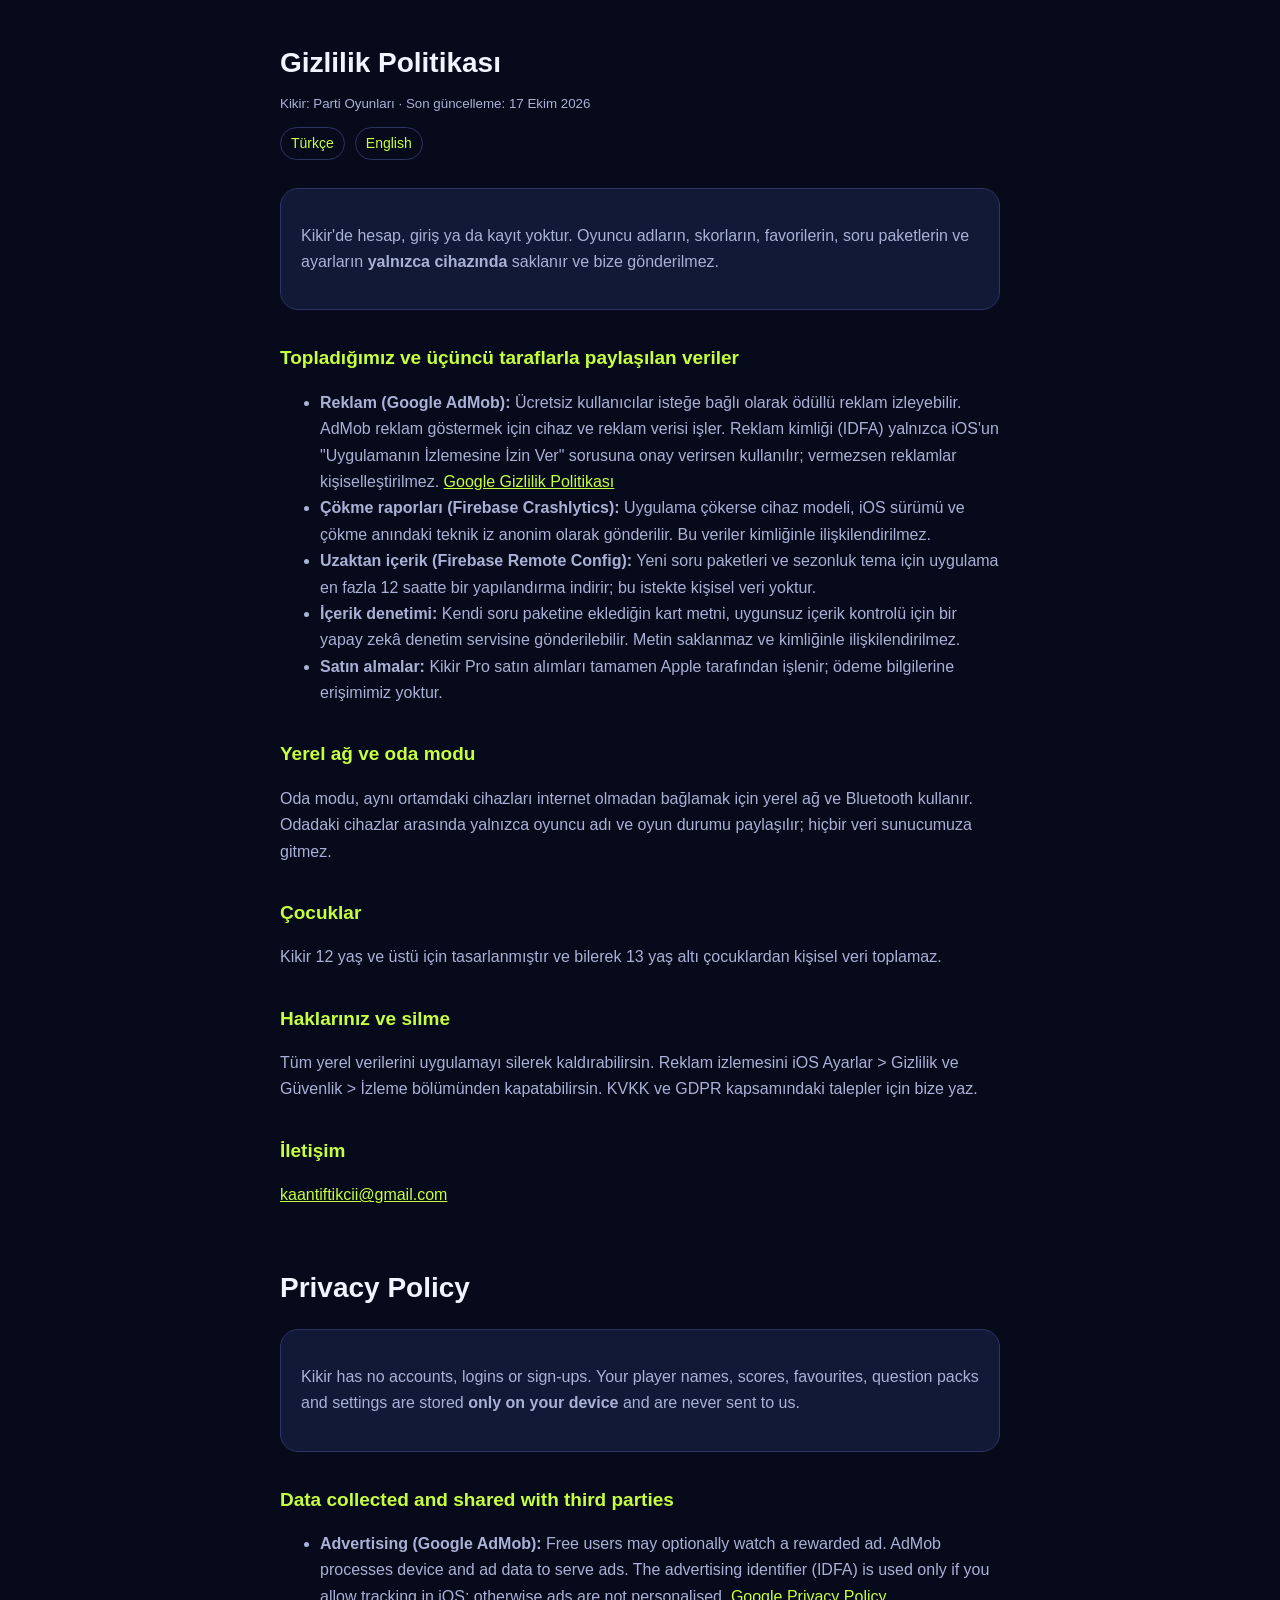
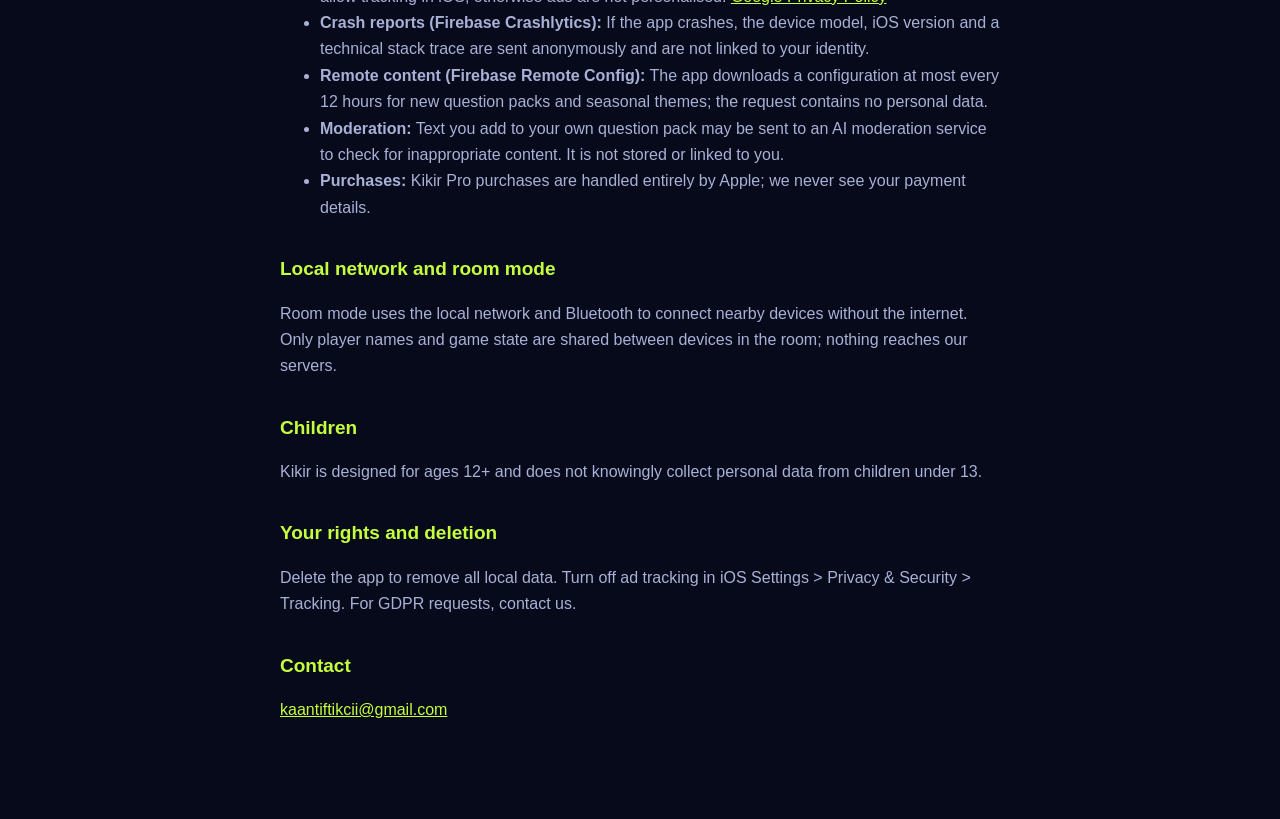
==== gizlilik/index.html @ a8926e6b "Kikir site: privacy, terms, support Co-Authored-By: Claude Opus 5.5 <noreply@anthropic.com>" ====
<!doctype html><html lang="tr"><head><meta charset="utf-8"><meta name="viewport" content="width=device-width,initial-scale=1">
<title>Kikir · Gizlilik Politikası</title><link rel="stylesheet" href="../style.css"></head><body><main>
<h1>Gizlilik Politikası</h1><small>Kikir: Parti Oyunları · Son güncelleme: 17 Ekim 2026</small>
<div class="lang"><a href="#tr">Türkçe</a><a href="#en">English</a></div>

<section id="tr">
<div class="card"><p>Kikir'de hesap, giriş ya da kayıt yoktur. Oyuncu adların, skorların, favorilerin, soru paketlerin ve ayarların <strong>yalnızca cihazında</strong> saklanır ve bize gönderilmez.</p></div>
<h2>Topladığımız ve üçüncü taraflarla paylaşılan veriler</h2>
<ul>
<li><strong>Reklam (Google AdMob):</strong> Ücretsiz kullanıcılar isteğe bağlı olarak ödüllü reklam izleyebilir. AdMob reklam göstermek için cihaz ve reklam verisi işler. Reklam kimliği (IDFA) yalnızca iOS'un "Uygulamanın İzlemesine İzin Ver" sorusuna onay verirsen kullanılır; vermezsen reklamlar kişiselleştirilmez. <a href="https://policies.google.com/privacy">Google Gizlilik Politikası</a></li>
<li><strong>Çökme raporları (Firebase Crashlytics):</strong> Uygulama çökerse cihaz modeli, iOS sürümü ve çökme anındaki teknik iz anonim olarak gönderilir. Bu veriler kimliğinle ilişkilendirilmez.</li>
<li><strong>Uzaktan içerik (Firebase Remote Config):</strong> Yeni soru paketleri ve sezonluk tema için uygulama en fazla 12 saatte bir yapılandırma indirir; bu istekte kişisel veri yoktur.</li>
<li><strong>İçerik denetimi:</strong> Kendi soru paketine eklediğin kart metni, uygunsuz içerik kontrolü için bir yapay zekâ denetim servisine gönderilebilir. Metin saklanmaz ve kimliğinle ilişkilendirilmez.</li>
<li><strong>Satın almalar:</strong> Kikir Pro satın alımları tamamen Apple tarafından işlenir; ödeme bilgilerine erişimimiz yoktur.</li>
</ul>
<h2>Yerel ağ ve oda modu</h2>
<p>Oda modu, aynı ortamdaki cihazları internet olmadan bağlamak için yerel ağ ve Bluetooth kullanır. Odadaki cihazlar arasında yalnızca oyuncu adı ve oyun durumu paylaşılır; hiçbir veri sunucumuza gitmez.</p>
<h2>Çocuklar</h2>
<p>Kikir 12 yaş ve üstü için tasarlanmıştır ve bilerek 13 yaş altı çocuklardan kişisel veri toplamaz.</p>
<h2>Haklarınız ve silme</h2>
<p>Tüm yerel verilerini uygulamayı silerek kaldırabilirsin. Reklam izlemesini iOS Ayarlar &gt; Gizlilik ve Güvenlik &gt; İzleme bölümünden kapatabilirsin. KVKK ve GDPR kapsamındaki talepler için bize yaz.</p>
<h2>İletişim</h2>
<p><a href="mailto:kaantiftikcii@gmail.com">kaantiftikcii@gmail.com</a></p>
</section>

<section id="en">
<h1 style="margin-top:56px">Privacy Policy</h1>
<div class="card"><p>Kikir has no accounts, logins or sign-ups. Your player names, scores, favourites, question packs and settings are stored <strong>only on your device</strong> and are never sent to us.</p></div>
<h2>Data collected and shared with third parties</h2>
<ul>
<li><strong>Advertising (Google AdMob):</strong> Free users may optionally watch a rewarded ad. AdMob processes device and ad data to serve ads. The advertising identifier (IDFA) is used only if you allow tracking in iOS; otherwise ads are not personalised. <a href="https://policies.google.com/privacy">Google Privacy Policy</a></li>
<li><strong>Crash reports (Firebase Crashlytics):</strong> If the app crashes, the device model, iOS version and a technical stack trace are sent anonymously and are not linked to your identity.</li>
<li><strong>Remote content (Firebase Remote Config):</strong> The app downloads a configuration at most every 12 hours for new question packs and seasonal themes; the request contains no personal data.</li>
<li><strong>Moderation:</strong> Text you add to your own question pack may be sent to an AI moderation service to check for inappropriate content. It is not stored or linked to you.</li>
<li><strong>Purchases:</strong> Kikir Pro purchases are handled entirely by Apple; we never see your payment details.</li>
</ul>
<h2>Local network and room mode</h2>
<p>Room mode uses the local network and Bluetooth to connect nearby devices without the internet. Only player names and game state are shared between devices in the room; nothing reaches our servers.</p>
<h2>Children</h2>
<p>Kikir is designed for ages 12+ and does not knowingly collect personal data from children under 13.</p>
<h2>Your rights and deletion</h2>
<p>Delete the app to remove all local data. Turn off ad tracking in iOS Settings &gt; Privacy &amp; Security &gt; Tracking. For GDPR requests, contact us.</p>
<h2>Contact</h2>
<p><a href="mailto:kaantiftikcii@gmail.com">kaantiftikcii@gmail.com</a></p>
</section>
</main></body></html>
---- style.css ----
:root{--bg:#070A1B;--card:#111936;--line:#2A3564;--text:#F2F4FF;--muted:#A9B1D6;--lime:#C5FF3D}
*{box-sizing:border-box}body{margin:0;background:var(--bg);color:var(--text);font:16px/1.65 -apple-system,BlinkMacSystemFont,"Segoe UI",Roboto,sans-serif}
main{max-width:760px;margin:0 auto;padding:40px 20px 80px}h1{font-size:28px;margin:0 0 4px}h2{font-size:19px;margin:32px 0 8px;color:var(--lime)}
p,li{color:var(--muted)}a{color:var(--lime)}.card{background:var(--card);border:1px solid var(--line);border-radius:18px;padding:18px 20px;margin:18px 0}
.lang{display:flex;gap:10px;margin:10px 0 28px}.lang a{padding:4px 10px;border:1px solid var(--line);border-radius:999px;text-decoration:none;font-size:14px}
small{color:var(--muted)}
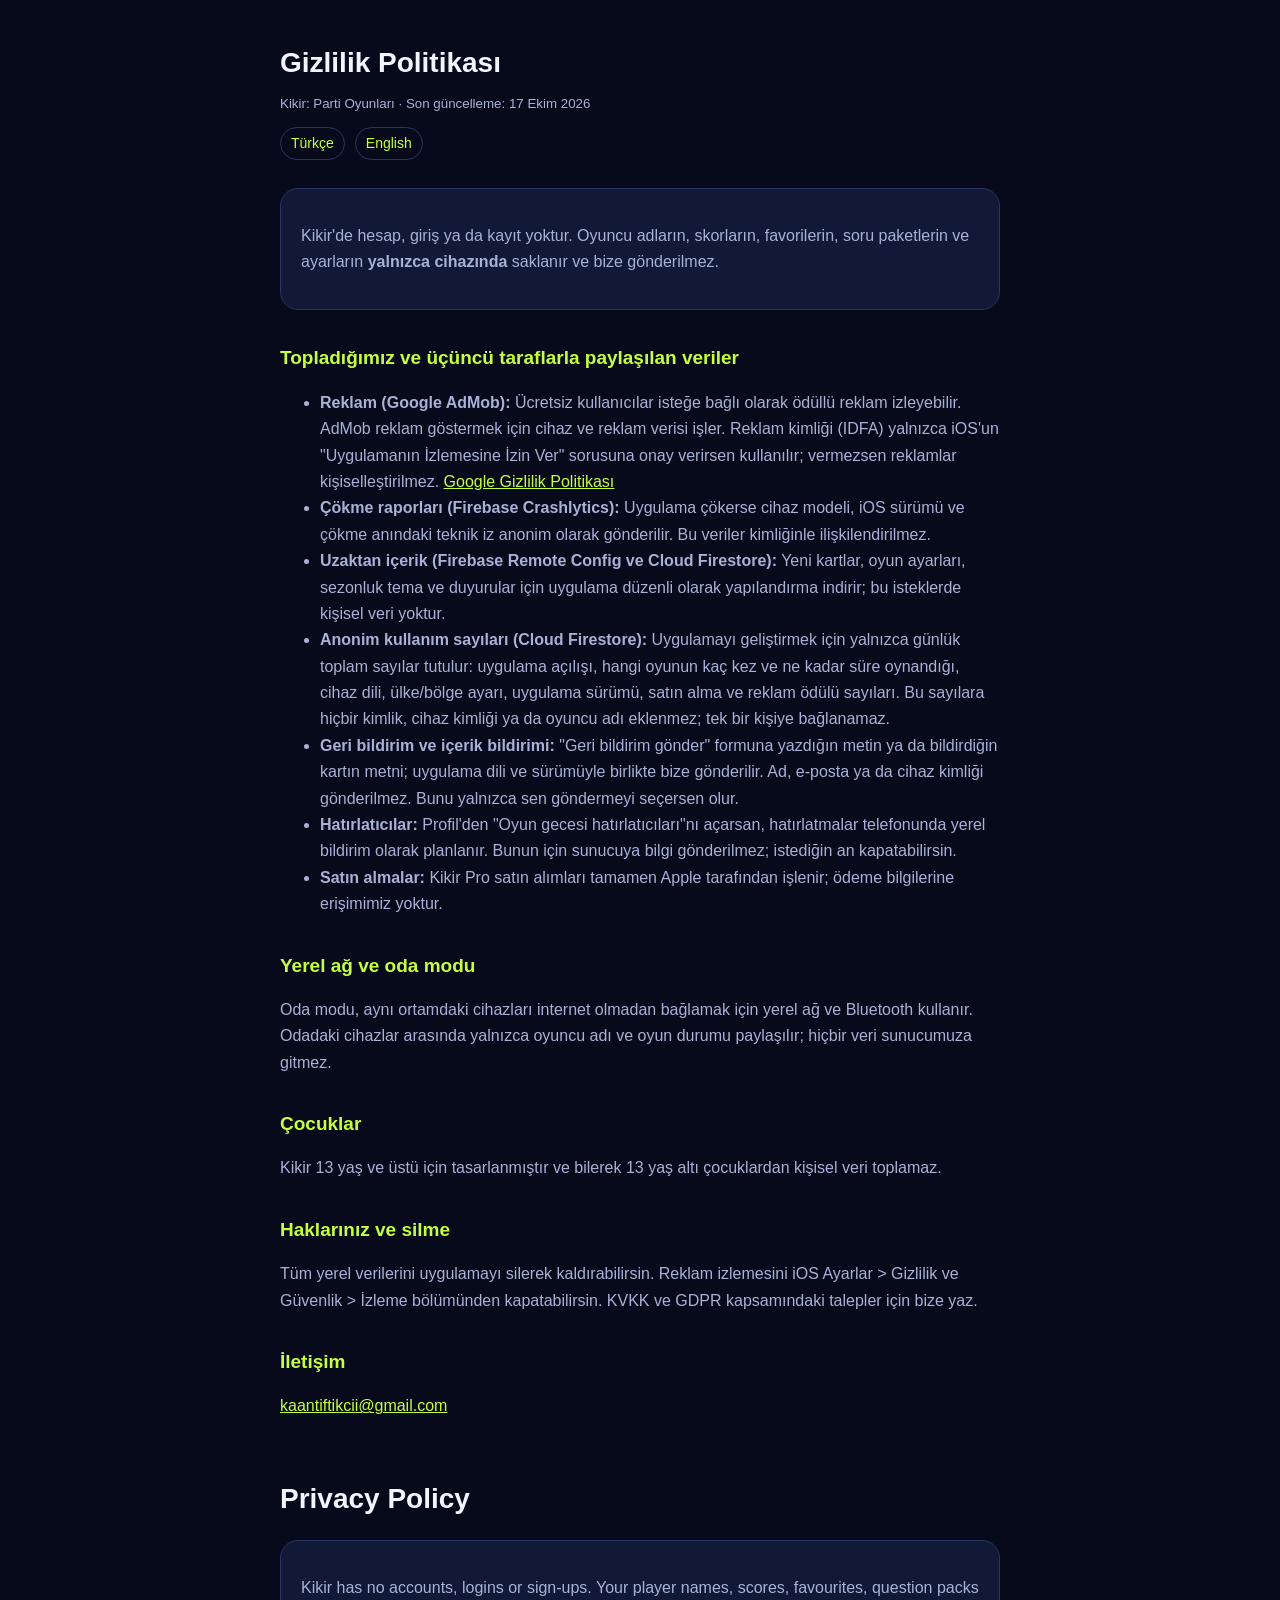
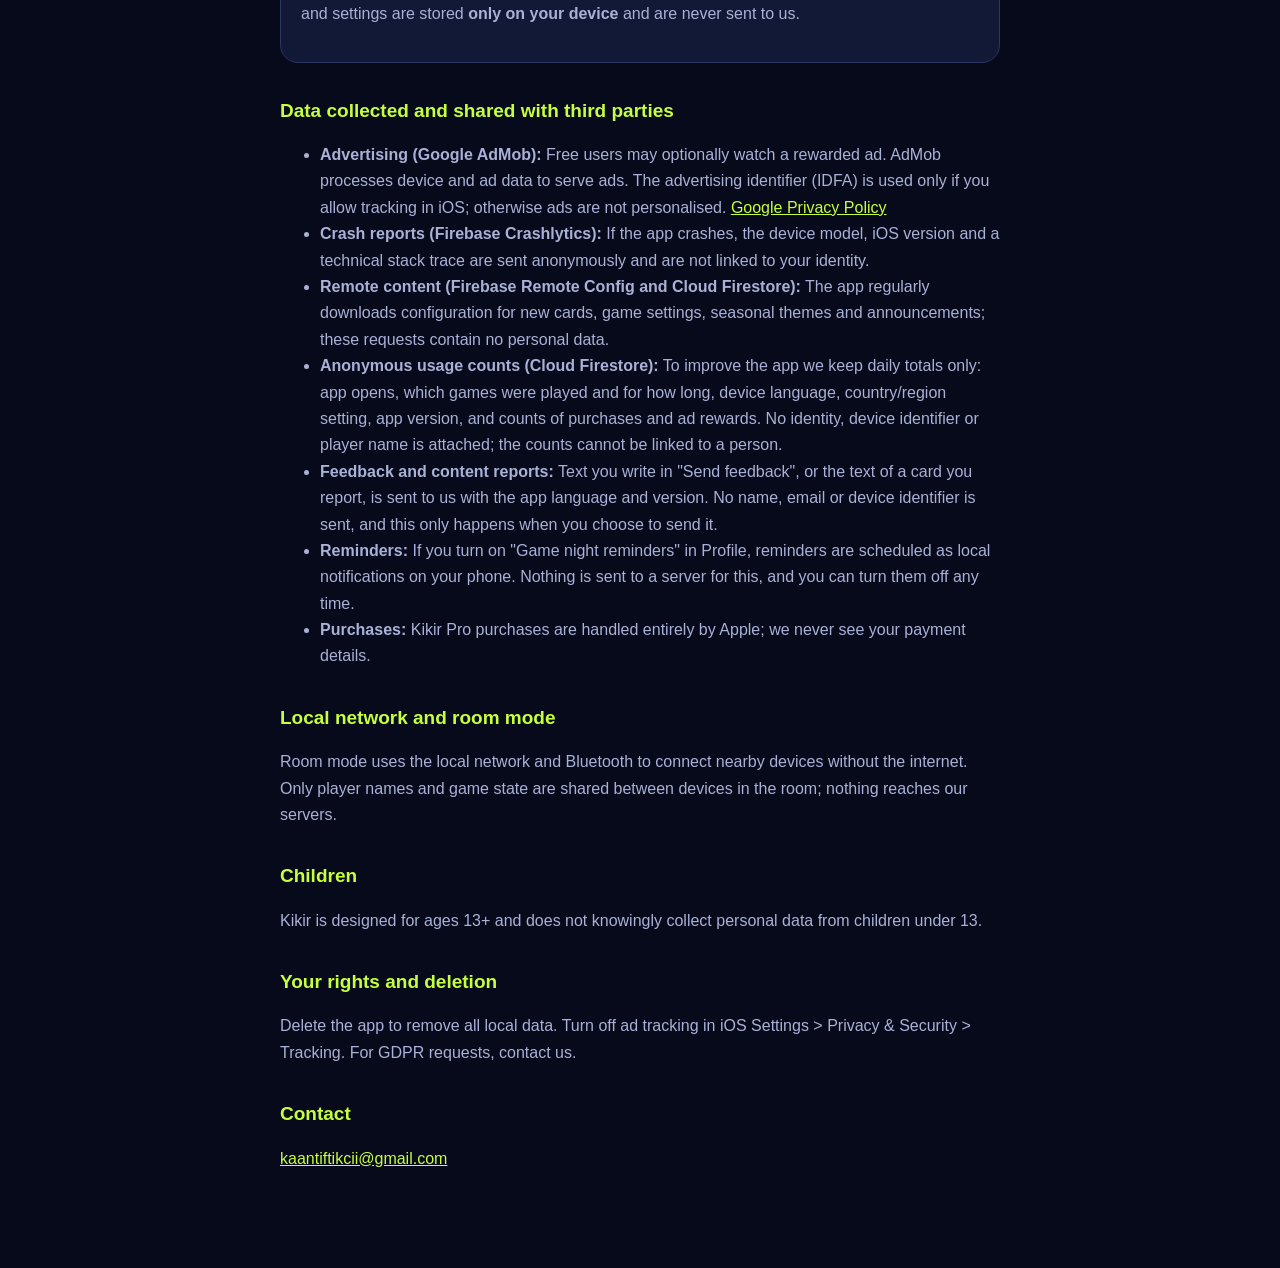
==== commit 10b3a165: "Privacy: anonymous usage counts, feedback, reminders; age 13+ Co-Authored-By: Claude Opus 5.5 <norep" ====
--- a/gizlilik/index.html
+++ b/gizlilik/index.html
@@ -9,14 +9,16 @@
 <ul>
 <li><strong>Reklam (Google AdMob):</strong> Ücretsiz kullanıcılar isteğe bağlı olarak ödüllü reklam izleyebilir. AdMob reklam göstermek için cihaz ve reklam verisi işler. Reklam kimliği (IDFA) yalnızca iOS'un "Uygulamanın İzlemesine İzin Ver" sorusuna onay verirsen kullanılır; vermezsen reklamlar kişiselleştirilmez. <a href="https://policies.google.com/privacy">Google Gizlilik Politikası</a></li>
 <li><strong>Çökme raporları (Firebase Crashlytics):</strong> Uygulama çökerse cihaz modeli, iOS sürümü ve çökme anındaki teknik iz anonim olarak gönderilir. Bu veriler kimliğinle ilişkilendirilmez.</li>
-<li><strong>Uzaktan içerik (Firebase Remote Config):</strong> Yeni soru paketleri ve sezonluk tema için uygulama en fazla 12 saatte bir yapılandırma indirir; bu istekte kişisel veri yoktur.</li>
-<li><strong>İçerik denetimi:</strong> Kendi soru paketine eklediğin kart metni, uygunsuz içerik kontrolü için bir yapay zekâ denetim servisine gönderilebilir. Metin saklanmaz ve kimliğinle ilişkilendirilmez.</li>
+<li><strong>Uzaktan içerik (Firebase Remote Config ve Cloud Firestore):</strong> Yeni kartlar, oyun ayarları, sezonluk tema ve duyurular için uygulama düzenli olarak yapılandırma indirir; bu isteklerde kişisel veri yoktur.</li>
+<li><strong>Anonim kullanım sayıları (Cloud Firestore):</strong> Uygulamayı geliştirmek için yalnızca günlük toplam sayılar tutulur: uygulama açılışı, hangi oyunun kaç kez ve ne kadar süre oynandığı, cihaz dili, ülke/bölge ayarı, uygulama sürümü, satın alma ve reklam ödülü sayıları. Bu sayılara hiçbir kimlik, cihaz kimliği ya da oyuncu adı eklenmez; tek bir kişiye bağlanamaz.</li>
+<li><strong>Geri bildirim ve içerik bildirimi:</strong> "Geri bildirim gönder" formuna yazdığın metin ya da bildirdiğin kartın metni; uygulama dili ve sürümüyle birlikte bize gönderilir. Ad, e-posta ya da cihaz kimliği gönderilmez. Bunu yalnızca sen göndermeyi seçersen olur.</li>
+<li><strong>Hatırlatıcılar:</strong> Profil'den "Oyun gecesi hatırlatıcıları"nı açarsan, hatırlatmalar telefonunda yerel bildirim olarak planlanır. Bunun için sunucuya bilgi gönderilmez; istediğin an kapatabilirsin.</li>
 <li><strong>Satın almalar:</strong> Kikir Pro satın alımları tamamen Apple tarafından işlenir; ödeme bilgilerine erişimimiz yoktur.</li>
 </ul>
 <h2>Yerel ağ ve oda modu</h2>
 <p>Oda modu, aynı ortamdaki cihazları internet olmadan bağlamak için yerel ağ ve Bluetooth kullanır. Odadaki cihazlar arasında yalnızca oyuncu adı ve oyun durumu paylaşılır; hiçbir veri sunucumuza gitmez.</p>
 <h2>Çocuklar</h2>
-<p>Kikir 12 yaş ve üstü için tasarlanmıştır ve bilerek 13 yaş altı çocuklardan kişisel veri toplamaz.</p>
+<p>Kikir 13 yaş ve üstü için tasarlanmıştır ve bilerek 13 yaş altı çocuklardan kişisel veri toplamaz.</p>
 <h2>Haklarınız ve silme</h2>
 <p>Tüm yerel verilerini uygulamayı silerek kaldırabilirsin. Reklam izlemesini iOS Ayarlar &gt; Gizlilik ve Güvenlik &gt; İzleme bölümünden kapatabilirsin. KVKK ve GDPR kapsamındaki talepler için bize yaz.</p>
 <h2>İletişim</h2>
@@ -30,14 +32,16 @@
 <ul>
 <li><strong>Advertising (Google AdMob):</strong> Free users may optionally watch a rewarded ad. AdMob processes device and ad data to serve ads. The advertising identifier (IDFA) is used only if you allow tracking in iOS; otherwise ads are not personalised. <a href="https://policies.google.com/privacy">Google Privacy Policy</a></li>
 <li><strong>Crash reports (Firebase Crashlytics):</strong> If the app crashes, the device model, iOS version and a technical stack trace are sent anonymously and are not linked to your identity.</li>
-<li><strong>Remote content (Firebase Remote Config):</strong> The app downloads a configuration at most every 12 hours for new question packs and seasonal themes; the request contains no personal data.</li>
-<li><strong>Moderation:</strong> Text you add to your own question pack may be sent to an AI moderation service to check for inappropriate content. It is not stored or linked to you.</li>
+<li><strong>Remote content (Firebase Remote Config and Cloud Firestore):</strong> The app regularly downloads configuration for new cards, game settings, seasonal themes and announcements; these requests contain no personal data.</li>
+<li><strong>Anonymous usage counts (Cloud Firestore):</strong> To improve the app we keep daily totals only: app opens, which games were played and for how long, device language, country/region setting, app version, and counts of purchases and ad rewards. No identity, device identifier or player name is attached; the counts cannot be linked to a person.</li>
+<li><strong>Feedback and content reports:</strong> Text you write in "Send feedback", or the text of a card you report, is sent to us with the app language and version. No name, email or device identifier is sent, and this only happens when you choose to send it.</li>
+<li><strong>Reminders:</strong> If you turn on "Game night reminders" in Profile, reminders are scheduled as local notifications on your phone. Nothing is sent to a server for this, and you can turn them off any time.</li>
 <li><strong>Purchases:</strong> Kikir Pro purchases are handled entirely by Apple; we never see your payment details.</li>
 </ul>
 <h2>Local network and room mode</h2>
 <p>Room mode uses the local network and Bluetooth to connect nearby devices without the internet. Only player names and game state are shared between devices in the room; nothing reaches our servers.</p>
 <h2>Children</h2>
-<p>Kikir is designed for ages 12+ and does not knowingly collect personal data from children under 13.</p>
+<p>Kikir is designed for ages 13+ and does not knowingly collect personal data from children under 13.</p>
 <h2>Your rights and deletion</h2>
 <p>Delete the app to remove all local data. Turn off ad tracking in iOS Settings &gt; Privacy &amp; Security &gt; Tracking. For GDPR requests, contact us.</p>
 <h2>Contact</h2>
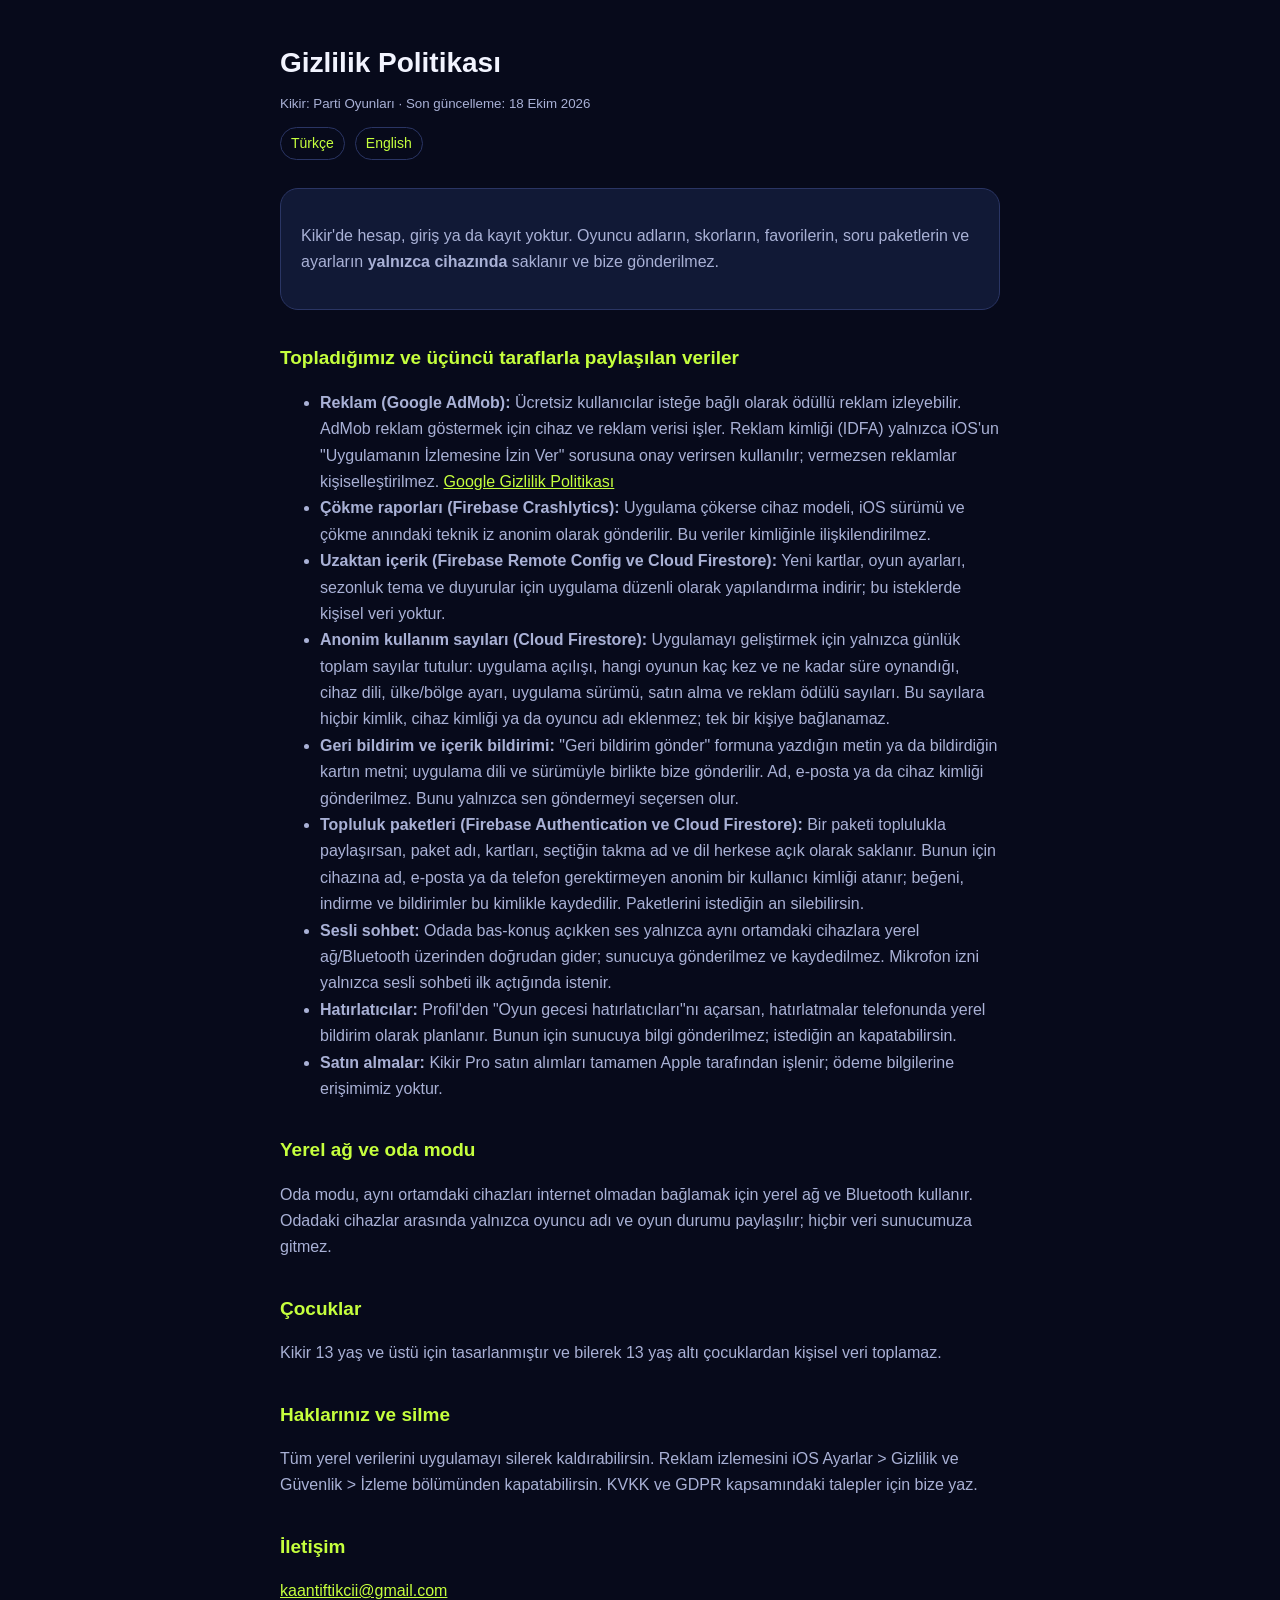
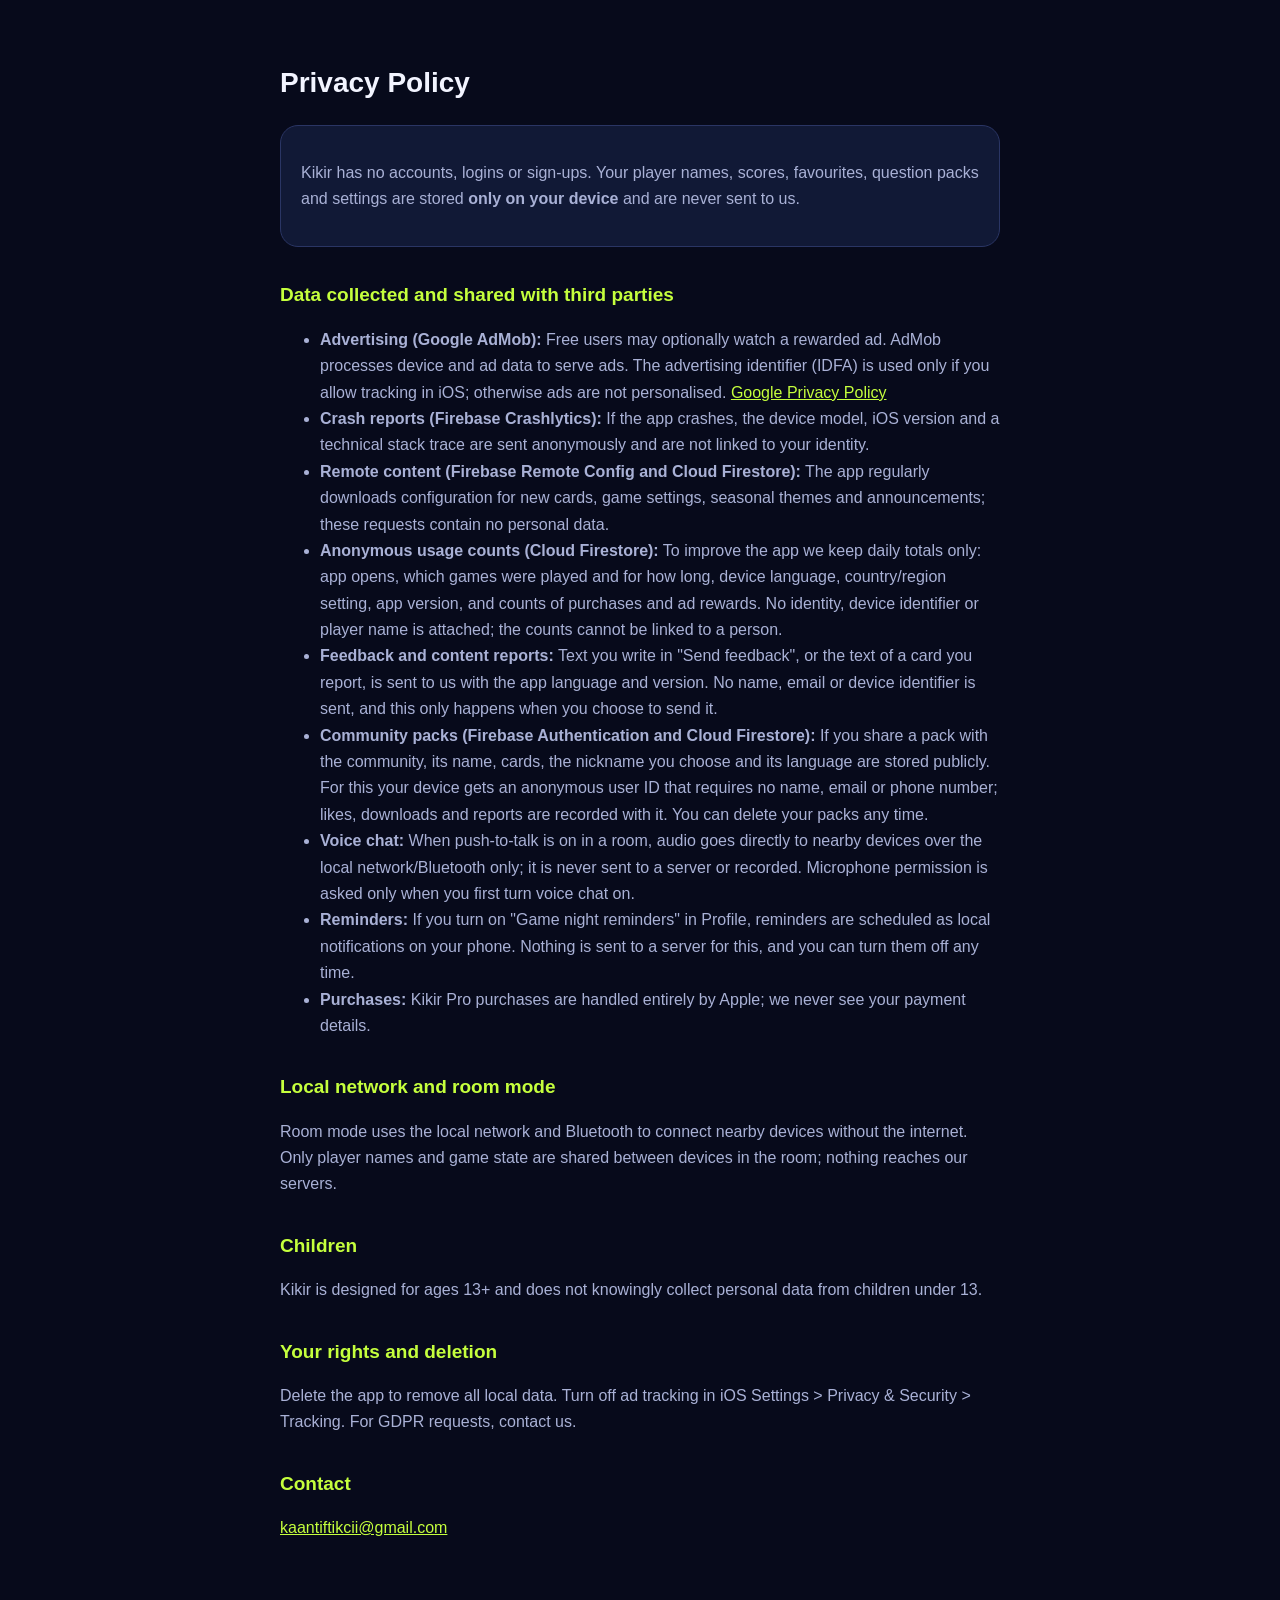
==== commit 78cbf5a4: "Privacy: community packs and local voice chat Co-Authored-By: Claude Opus 5.5 <noreply@anthropic.com" ====
--- a/gizlilik/index.html
+++ b/gizlilik/index.html
@@ -1,6 +1,6 @@
 <!doctype html><html lang="tr"><head><meta charset="utf-8"><meta name="viewport" content="width=device-width,initial-scale=1">
 <title>Kikir · Gizlilik Politikası</title><link rel="stylesheet" href="../style.css"></head><body><main>
-<h1>Gizlilik Politikası</h1><small>Kikir: Parti Oyunları · Son güncelleme: 17 Ekim 2026</small>
+<h1>Gizlilik Politikası</h1><small>Kikir: Parti Oyunları · Son güncelleme: 18 Ekim 2026</small>
 <div class="lang"><a href="#tr">Türkçe</a><a href="#en">English</a></div>
 
 <section id="tr">
@@ -12,6 +12,8 @@
 <li><strong>Uzaktan içerik (Firebase Remote Config ve Cloud Firestore):</strong> Yeni kartlar, oyun ayarları, sezonluk tema ve duyurular için uygulama düzenli olarak yapılandırma indirir; bu isteklerde kişisel veri yoktur.</li>
 <li><strong>Anonim kullanım sayıları (Cloud Firestore):</strong> Uygulamayı geliştirmek için yalnızca günlük toplam sayılar tutulur: uygulama açılışı, hangi oyunun kaç kez ve ne kadar süre oynandığı, cihaz dili, ülke/bölge ayarı, uygulama sürümü, satın alma ve reklam ödülü sayıları. Bu sayılara hiçbir kimlik, cihaz kimliği ya da oyuncu adı eklenmez; tek bir kişiye bağlanamaz.</li>
 <li><strong>Geri bildirim ve içerik bildirimi:</strong> "Geri bildirim gönder" formuna yazdığın metin ya da bildirdiğin kartın metni; uygulama dili ve sürümüyle birlikte bize gönderilir. Ad, e-posta ya da cihaz kimliği gönderilmez. Bunu yalnızca sen göndermeyi seçersen olur.</li>
+<li><strong>Topluluk paketleri (Firebase Authentication ve Cloud Firestore):</strong> Bir paketi toplulukla paylaşırsan, paket adı, kartları, seçtiğin takma ad ve dil herkese açık olarak saklanır. Bunun için cihazına ad, e-posta ya da telefon gerektirmeyen anonim bir kullanıcı kimliği atanır; beğeni, indirme ve bildirimler bu kimlikle kaydedilir. Paketlerini istediğin an silebilirsin.</li>
+<li><strong>Sesli sohbet:</strong> Odada bas-konuş açıkken ses yalnızca aynı ortamdaki cihazlara yerel ağ/Bluetooth üzerinden doğrudan gider; sunucuya gönderilmez ve kaydedilmez. Mikrofon izni yalnızca sesli sohbeti ilk açtığında istenir.</li>
 <li><strong>Hatırlatıcılar:</strong> Profil'den "Oyun gecesi hatırlatıcıları"nı açarsan, hatırlatmalar telefonunda yerel bildirim olarak planlanır. Bunun için sunucuya bilgi gönderilmez; istediğin an kapatabilirsin.</li>
 <li><strong>Satın almalar:</strong> Kikir Pro satın alımları tamamen Apple tarafından işlenir; ödeme bilgilerine erişimimiz yoktur.</li>
 </ul>
@@ -35,6 +37,8 @@
 <li><strong>Remote content (Firebase Remote Config and Cloud Firestore):</strong> The app regularly downloads configuration for new cards, game settings, seasonal themes and announcements; these requests contain no personal data.</li>
 <li><strong>Anonymous usage counts (Cloud Firestore):</strong> To improve the app we keep daily totals only: app opens, which games were played and for how long, device language, country/region setting, app version, and counts of purchases and ad rewards. No identity, device identifier or player name is attached; the counts cannot be linked to a person.</li>
 <li><strong>Feedback and content reports:</strong> Text you write in "Send feedback", or the text of a card you report, is sent to us with the app language and version. No name, email or device identifier is sent, and this only happens when you choose to send it.</li>
+<li><strong>Community packs (Firebase Authentication and Cloud Firestore):</strong> If you share a pack with the community, its name, cards, the nickname you choose and its language are stored publicly. For this your device gets an anonymous user ID that requires no name, email or phone number; likes, downloads and reports are recorded with it. You can delete your packs any time.</li>
+<li><strong>Voice chat:</strong> When push-to-talk is on in a room, audio goes directly to nearby devices over the local network/Bluetooth only; it is never sent to a server or recorded. Microphone permission is asked only when you first turn voice chat on.</li>
 <li><strong>Reminders:</strong> If you turn on "Game night reminders" in Profile, reminders are scheduled as local notifications on your phone. Nothing is sent to a server for this, and you can turn them off any time.</li>
 <li><strong>Purchases:</strong> Kikir Pro purchases are handled entirely by Apple; we never see your payment details.</li>
 </ul>
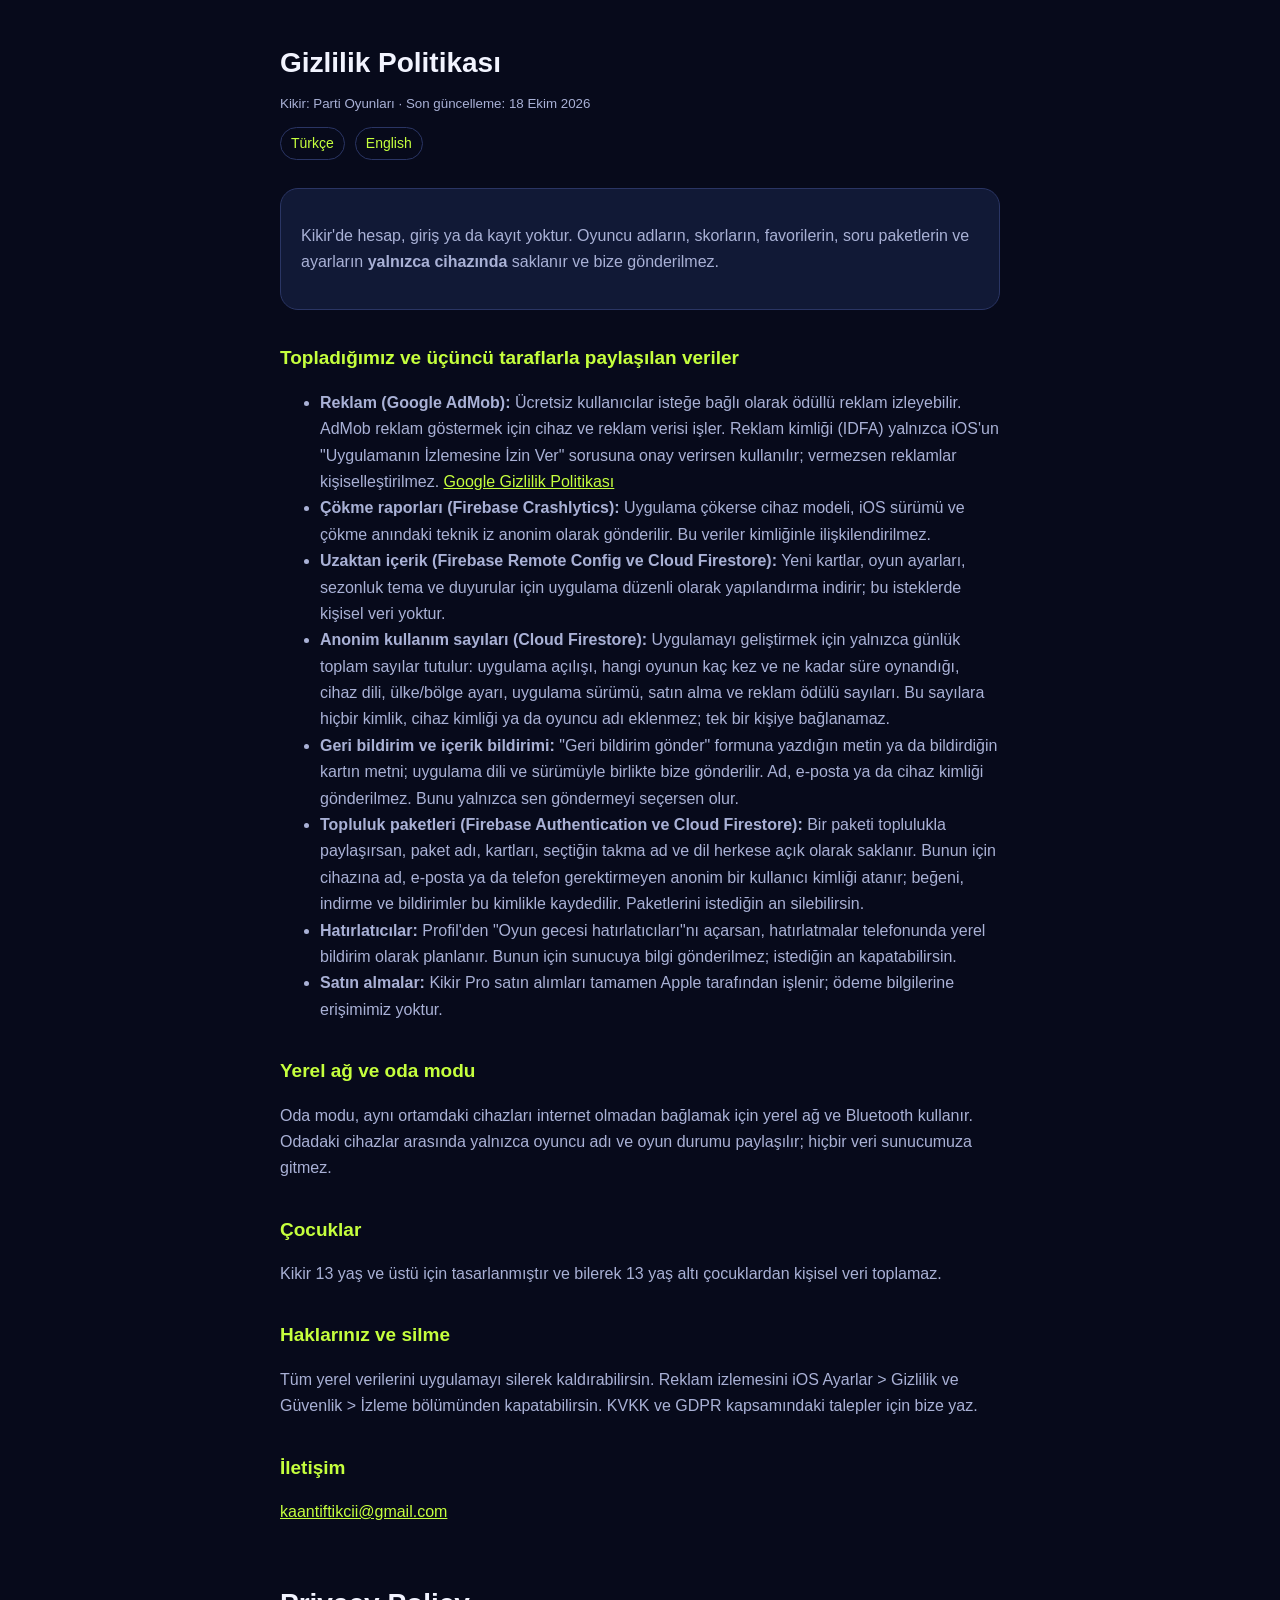
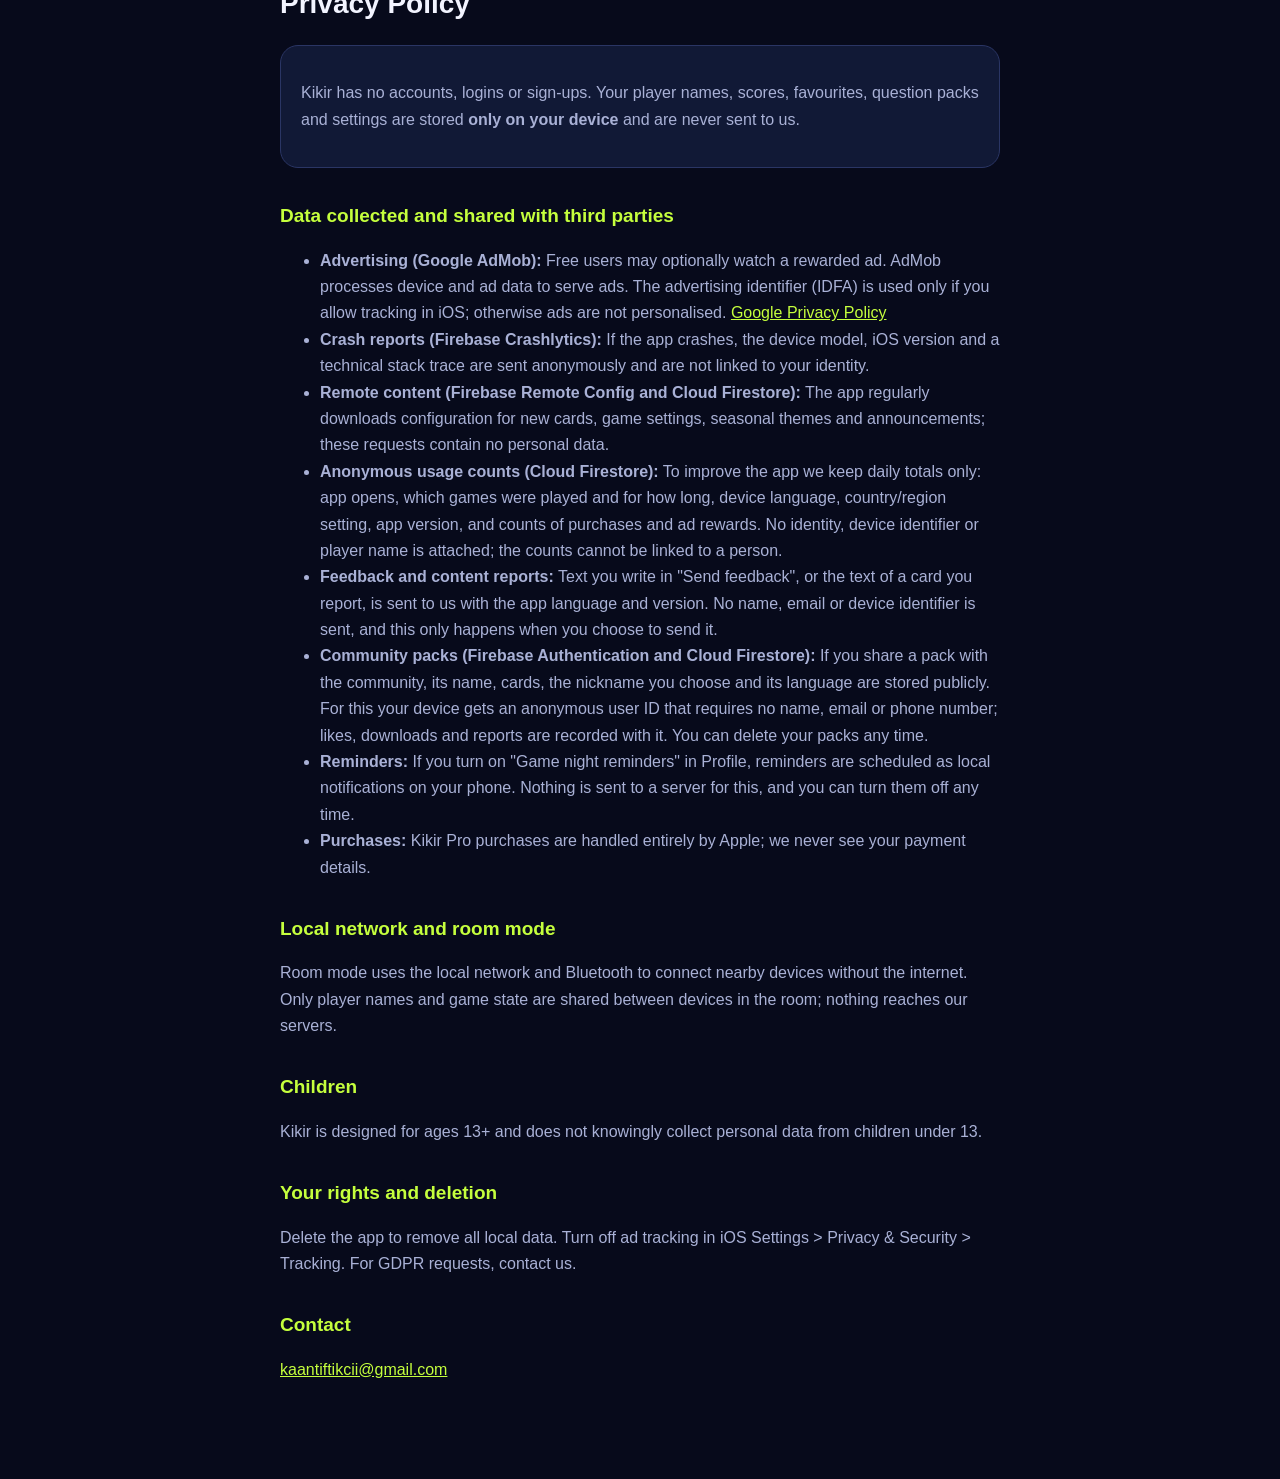
==== commit 2bdfd82e: "Privacy: remove voice chat Co-Authored-By: Claude Opus 5.5 <noreply@anthropic.com>" ====
--- a/gizlilik/index.html
+++ b/gizlilik/index.html
@@ -13,7 +13,6 @@
 <li><strong>Anonim kullanım sayıları (Cloud Firestore):</strong> Uygulamayı geliştirmek için yalnızca günlük toplam sayılar tutulur: uygulama açılışı, hangi oyunun kaç kez ve ne kadar süre oynandığı, cihaz dili, ülke/bölge ayarı, uygulama sürümü, satın alma ve reklam ödülü sayıları. Bu sayılara hiçbir kimlik, cihaz kimliği ya da oyuncu adı eklenmez; tek bir kişiye bağlanamaz.</li>
 <li><strong>Geri bildirim ve içerik bildirimi:</strong> "Geri bildirim gönder" formuna yazdığın metin ya da bildirdiğin kartın metni; uygulama dili ve sürümüyle birlikte bize gönderilir. Ad, e-posta ya da cihaz kimliği gönderilmez. Bunu yalnızca sen göndermeyi seçersen olur.</li>
 <li><strong>Topluluk paketleri (Firebase Authentication ve Cloud Firestore):</strong> Bir paketi toplulukla paylaşırsan, paket adı, kartları, seçtiğin takma ad ve dil herkese açık olarak saklanır. Bunun için cihazına ad, e-posta ya da telefon gerektirmeyen anonim bir kullanıcı kimliği atanır; beğeni, indirme ve bildirimler bu kimlikle kaydedilir. Paketlerini istediğin an silebilirsin.</li>
-<li><strong>Sesli sohbet:</strong> Odada bas-konuş açıkken ses yalnızca aynı ortamdaki cihazlara yerel ağ/Bluetooth üzerinden doğrudan gider; sunucuya gönderilmez ve kaydedilmez. Mikrofon izni yalnızca sesli sohbeti ilk açtığında istenir.</li>
 <li><strong>Hatırlatıcılar:</strong> Profil'den "Oyun gecesi hatırlatıcıları"nı açarsan, hatırlatmalar telefonunda yerel bildirim olarak planlanır. Bunun için sunucuya bilgi gönderilmez; istediğin an kapatabilirsin.</li>
 <li><strong>Satın almalar:</strong> Kikir Pro satın alımları tamamen Apple tarafından işlenir; ödeme bilgilerine erişimimiz yoktur.</li>
 </ul>
@@ -38,7 +37,6 @@
 <li><strong>Anonymous usage counts (Cloud Firestore):</strong> To improve the app we keep daily totals only: app opens, which games were played and for how long, device language, country/region setting, app version, and counts of purchases and ad rewards. No identity, device identifier or player name is attached; the counts cannot be linked to a person.</li>
 <li><strong>Feedback and content reports:</strong> Text you write in "Send feedback", or the text of a card you report, is sent to us with the app language and version. No name, email or device identifier is sent, and this only happens when you choose to send it.</li>
 <li><strong>Community packs (Firebase Authentication and Cloud Firestore):</strong> If you share a pack with the community, its name, cards, the nickname you choose and its language are stored publicly. For this your device gets an anonymous user ID that requires no name, email or phone number; likes, downloads and reports are recorded with it. You can delete your packs any time.</li>
-<li><strong>Voice chat:</strong> When push-to-talk is on in a room, audio goes directly to nearby devices over the local network/Bluetooth only; it is never sent to a server or recorded. Microphone permission is asked only when you first turn voice chat on.</li>
 <li><strong>Reminders:</strong> If you turn on "Game night reminders" in Profile, reminders are scheduled as local notifications on your phone. Nothing is sent to a server for this, and you can turn them off any time.</li>
 <li><strong>Purchases:</strong> Kikir Pro purchases are handled entirely by Apple; we never see your payment details.</li>
 </ul>
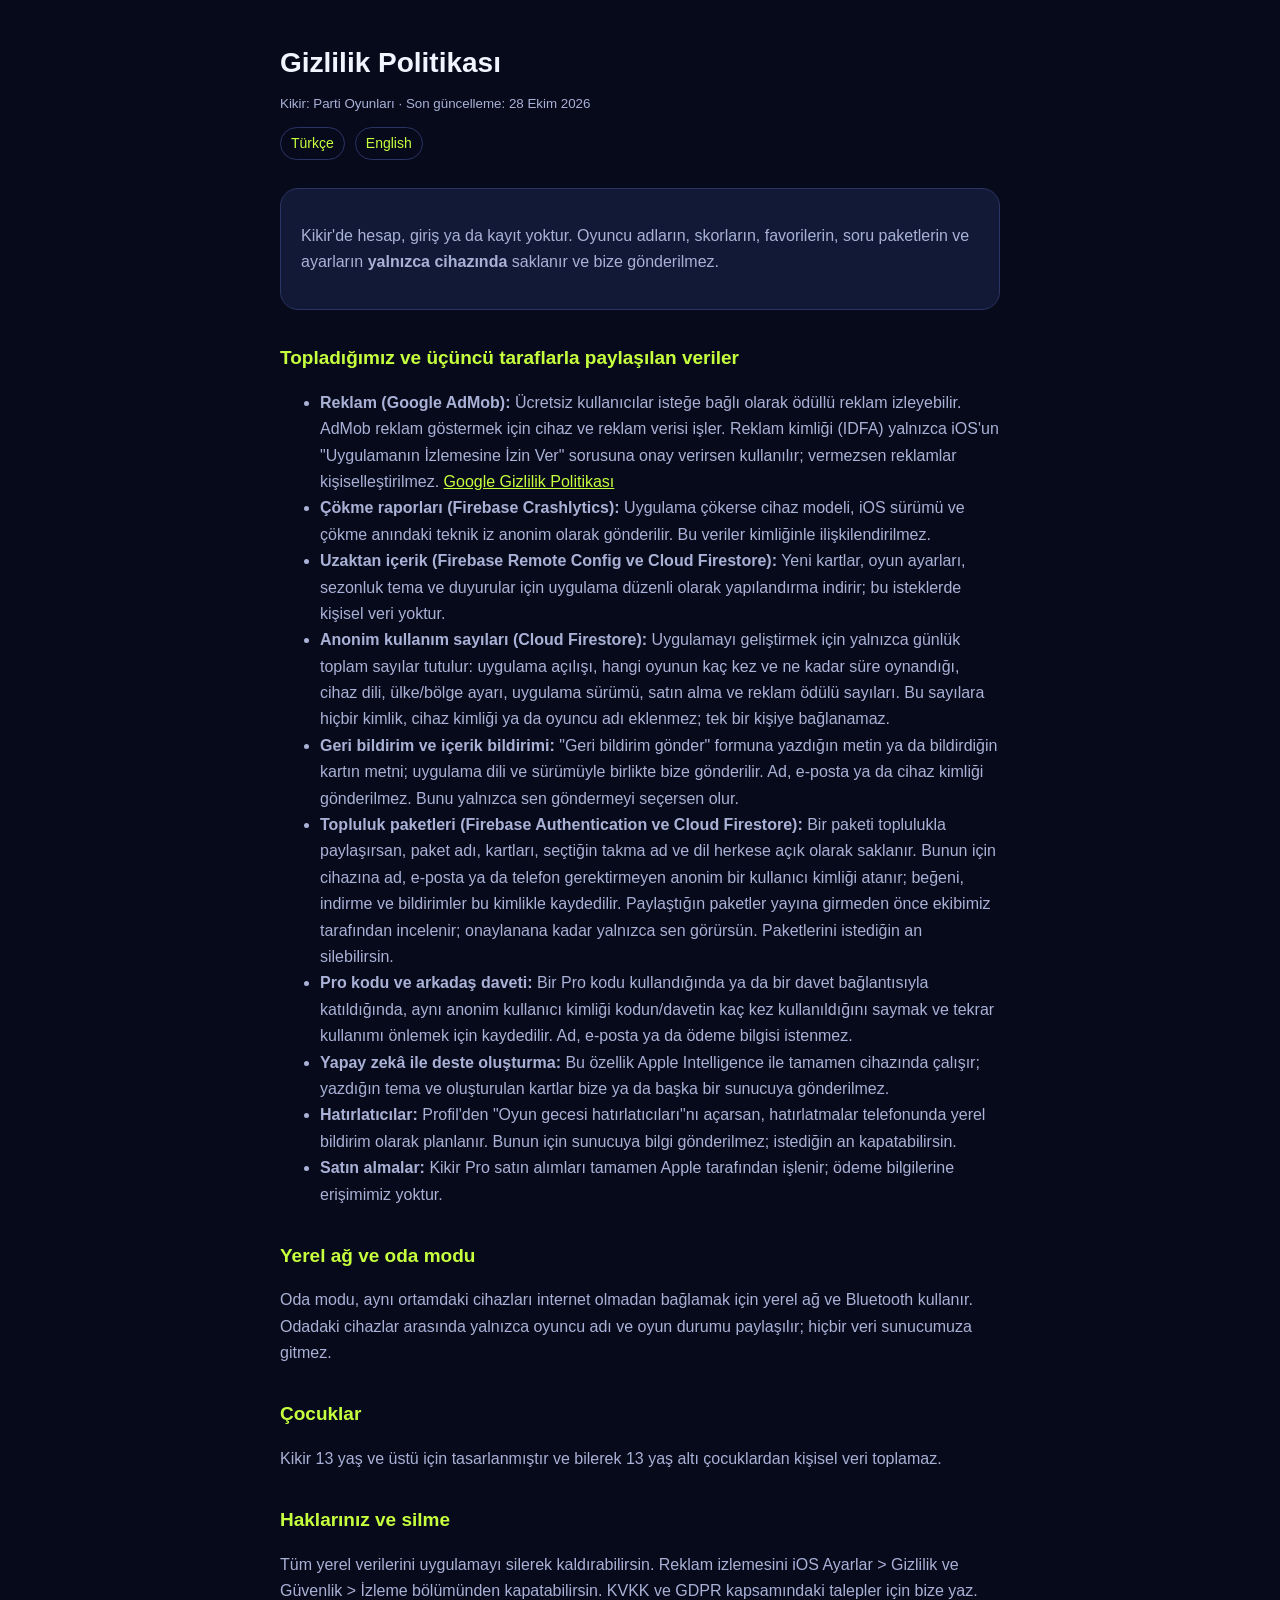
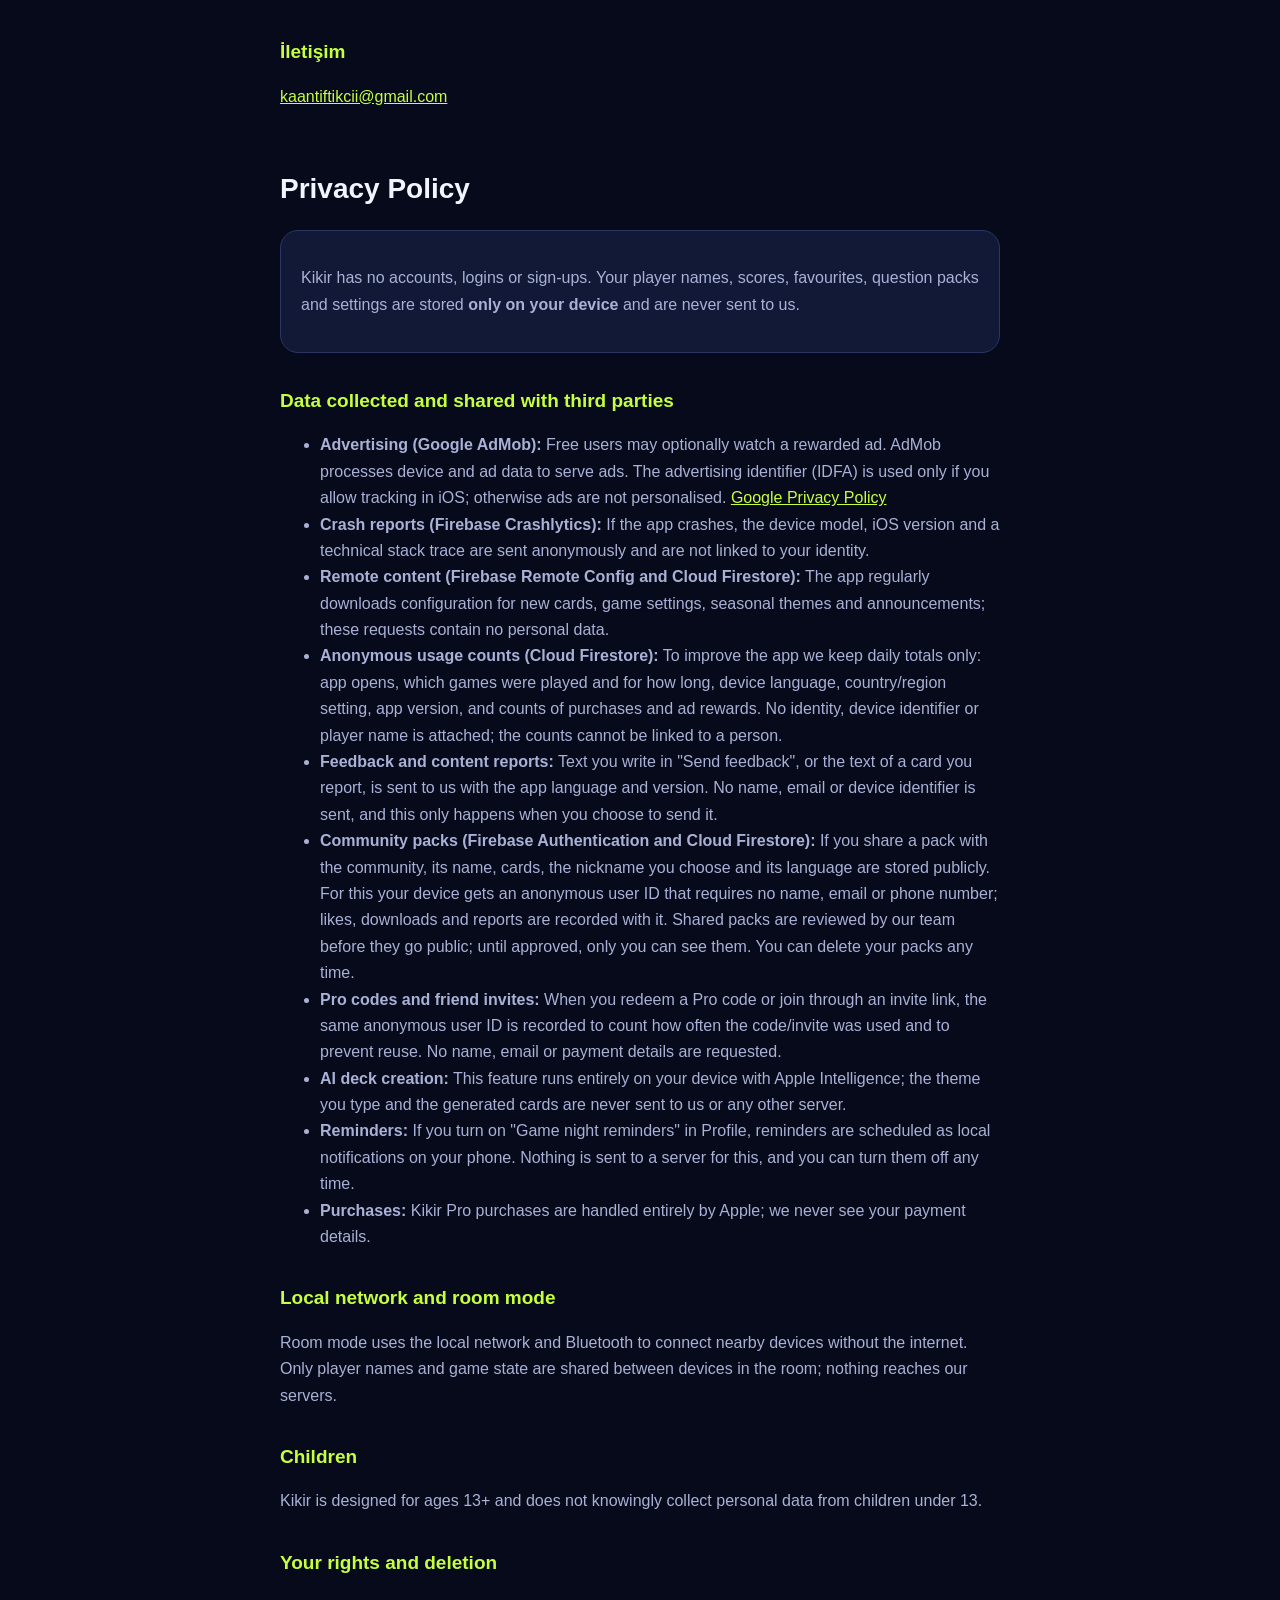
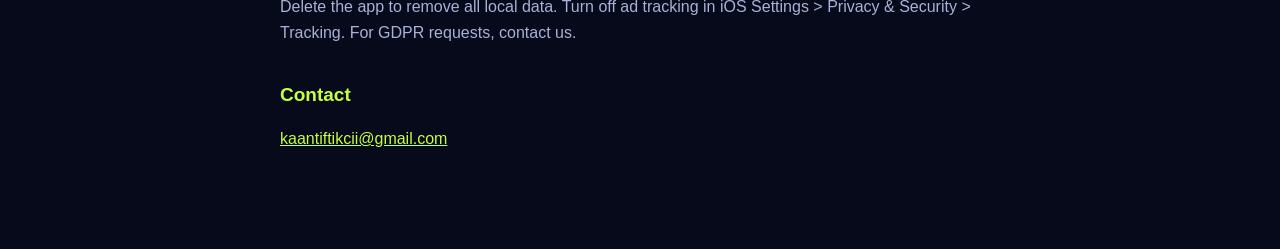
==== commit 3e4f7eaa: "Gizlilik: Pro kodu, davet, topluluk onayı ve cihaz üstü yapay zekâ Co-Authored-By: Claude Opus 5.5 <" ====
--- a/gizlilik/index.html
+++ b/gizlilik/index.html
@@ -1,6 +1,6 @@
 <!doctype html><html lang="tr"><head><meta charset="utf-8"><meta name="viewport" content="width=device-width,initial-scale=1">
 <title>Kikir · Gizlilik Politikası</title><link rel="stylesheet" href="../style.css"></head><body><main>
-<h1>Gizlilik Politikası</h1><small>Kikir: Parti Oyunları · Son güncelleme: 18 Ekim 2026</small>
+<h1>Gizlilik Politikası</h1><small>Kikir: Parti Oyunları · Son güncelleme: 28 Ekim 2026</small>
 <div class="lang"><a href="#tr">Türkçe</a><a href="#en">English</a></div>
 
 <section id="tr">
@@ -12,7 +12,9 @@
 <li><strong>Uzaktan içerik (Firebase Remote Config ve Cloud Firestore):</strong> Yeni kartlar, oyun ayarları, sezonluk tema ve duyurular için uygulama düzenli olarak yapılandırma indirir; bu isteklerde kişisel veri yoktur.</li>
 <li><strong>Anonim kullanım sayıları (Cloud Firestore):</strong> Uygulamayı geliştirmek için yalnızca günlük toplam sayılar tutulur: uygulama açılışı, hangi oyunun kaç kez ve ne kadar süre oynandığı, cihaz dili, ülke/bölge ayarı, uygulama sürümü, satın alma ve reklam ödülü sayıları. Bu sayılara hiçbir kimlik, cihaz kimliği ya da oyuncu adı eklenmez; tek bir kişiye bağlanamaz.</li>
 <li><strong>Geri bildirim ve içerik bildirimi:</strong> "Geri bildirim gönder" formuna yazdığın metin ya da bildirdiğin kartın metni; uygulama dili ve sürümüyle birlikte bize gönderilir. Ad, e-posta ya da cihaz kimliği gönderilmez. Bunu yalnızca sen göndermeyi seçersen olur.</li>
-<li><strong>Topluluk paketleri (Firebase Authentication ve Cloud Firestore):</strong> Bir paketi toplulukla paylaşırsan, paket adı, kartları, seçtiğin takma ad ve dil herkese açık olarak saklanır. Bunun için cihazına ad, e-posta ya da telefon gerektirmeyen anonim bir kullanıcı kimliği atanır; beğeni, indirme ve bildirimler bu kimlikle kaydedilir. Paketlerini istediğin an silebilirsin.</li>
+<li><strong>Topluluk paketleri (Firebase Authentication ve Cloud Firestore):</strong> Bir paketi toplulukla paylaşırsan, paket adı, kartları, seçtiğin takma ad ve dil herkese açık olarak saklanır. Bunun için cihazına ad, e-posta ya da telefon gerektirmeyen anonim bir kullanıcı kimliği atanır; beğeni, indirme ve bildirimler bu kimlikle kaydedilir. Paylaştığın paketler yayına girmeden önce ekibimiz tarafından incelenir; onaylanana kadar yalnızca sen görürsün. Paketlerini istediğin an silebilirsin.</li>
+<li><strong>Pro kodu ve arkadaş daveti:</strong> Bir Pro kodu kullandığında ya da bir davet bağlantısıyla katıldığında, aynı anonim kullanıcı kimliği kodun/davetin kaç kez kullanıldığını saymak ve tekrar kullanımı önlemek için kaydedilir. Ad, e-posta ya da ödeme bilgisi istenmez.</li>
+<li><strong>Yapay zekâ ile deste oluşturma:</strong> Bu özellik Apple Intelligence ile tamamen cihazında çalışır; yazdığın tema ve oluşturulan kartlar bize ya da başka bir sunucuya gönderilmez.</li>
 <li><strong>Hatırlatıcılar:</strong> Profil'den "Oyun gecesi hatırlatıcıları"nı açarsan, hatırlatmalar telefonunda yerel bildirim olarak planlanır. Bunun için sunucuya bilgi gönderilmez; istediğin an kapatabilirsin.</li>
 <li><strong>Satın almalar:</strong> Kikir Pro satın alımları tamamen Apple tarafından işlenir; ödeme bilgilerine erişimimiz yoktur.</li>
 </ul>
@@ -36,7 +38,9 @@
 <li><strong>Remote content (Firebase Remote Config and Cloud Firestore):</strong> The app regularly downloads configuration for new cards, game settings, seasonal themes and announcements; these requests contain no personal data.</li>
 <li><strong>Anonymous usage counts (Cloud Firestore):</strong> To improve the app we keep daily totals only: app opens, which games were played and for how long, device language, country/region setting, app version, and counts of purchases and ad rewards. No identity, device identifier or player name is attached; the counts cannot be linked to a person.</li>
 <li><strong>Feedback and content reports:</strong> Text you write in "Send feedback", or the text of a card you report, is sent to us with the app language and version. No name, email or device identifier is sent, and this only happens when you choose to send it.</li>
-<li><strong>Community packs (Firebase Authentication and Cloud Firestore):</strong> If you share a pack with the community, its name, cards, the nickname you choose and its language are stored publicly. For this your device gets an anonymous user ID that requires no name, email or phone number; likes, downloads and reports are recorded with it. You can delete your packs any time.</li>
+<li><strong>Community packs (Firebase Authentication and Cloud Firestore):</strong> If you share a pack with the community, its name, cards, the nickname you choose and its language are stored publicly. For this your device gets an anonymous user ID that requires no name, email or phone number; likes, downloads and reports are recorded with it. Shared packs are reviewed by our team before they go public; until approved, only you can see them. You can delete your packs any time.</li>
+<li><strong>Pro codes and friend invites:</strong> When you redeem a Pro code or join through an invite link, the same anonymous user ID is recorded to count how often the code/invite was used and to prevent reuse. No name, email or payment details are requested.</li>
+<li><strong>AI deck creation:</strong> This feature runs entirely on your device with Apple Intelligence; the theme you type and the generated cards are never sent to us or any other server.</li>
 <li><strong>Reminders:</strong> If you turn on "Game night reminders" in Profile, reminders are scheduled as local notifications on your phone. Nothing is sent to a server for this, and you can turn them off any time.</li>
 <li><strong>Purchases:</strong> Kikir Pro purchases are handled entirely by Apple; we never see your payment details.</li>
 </ul>
